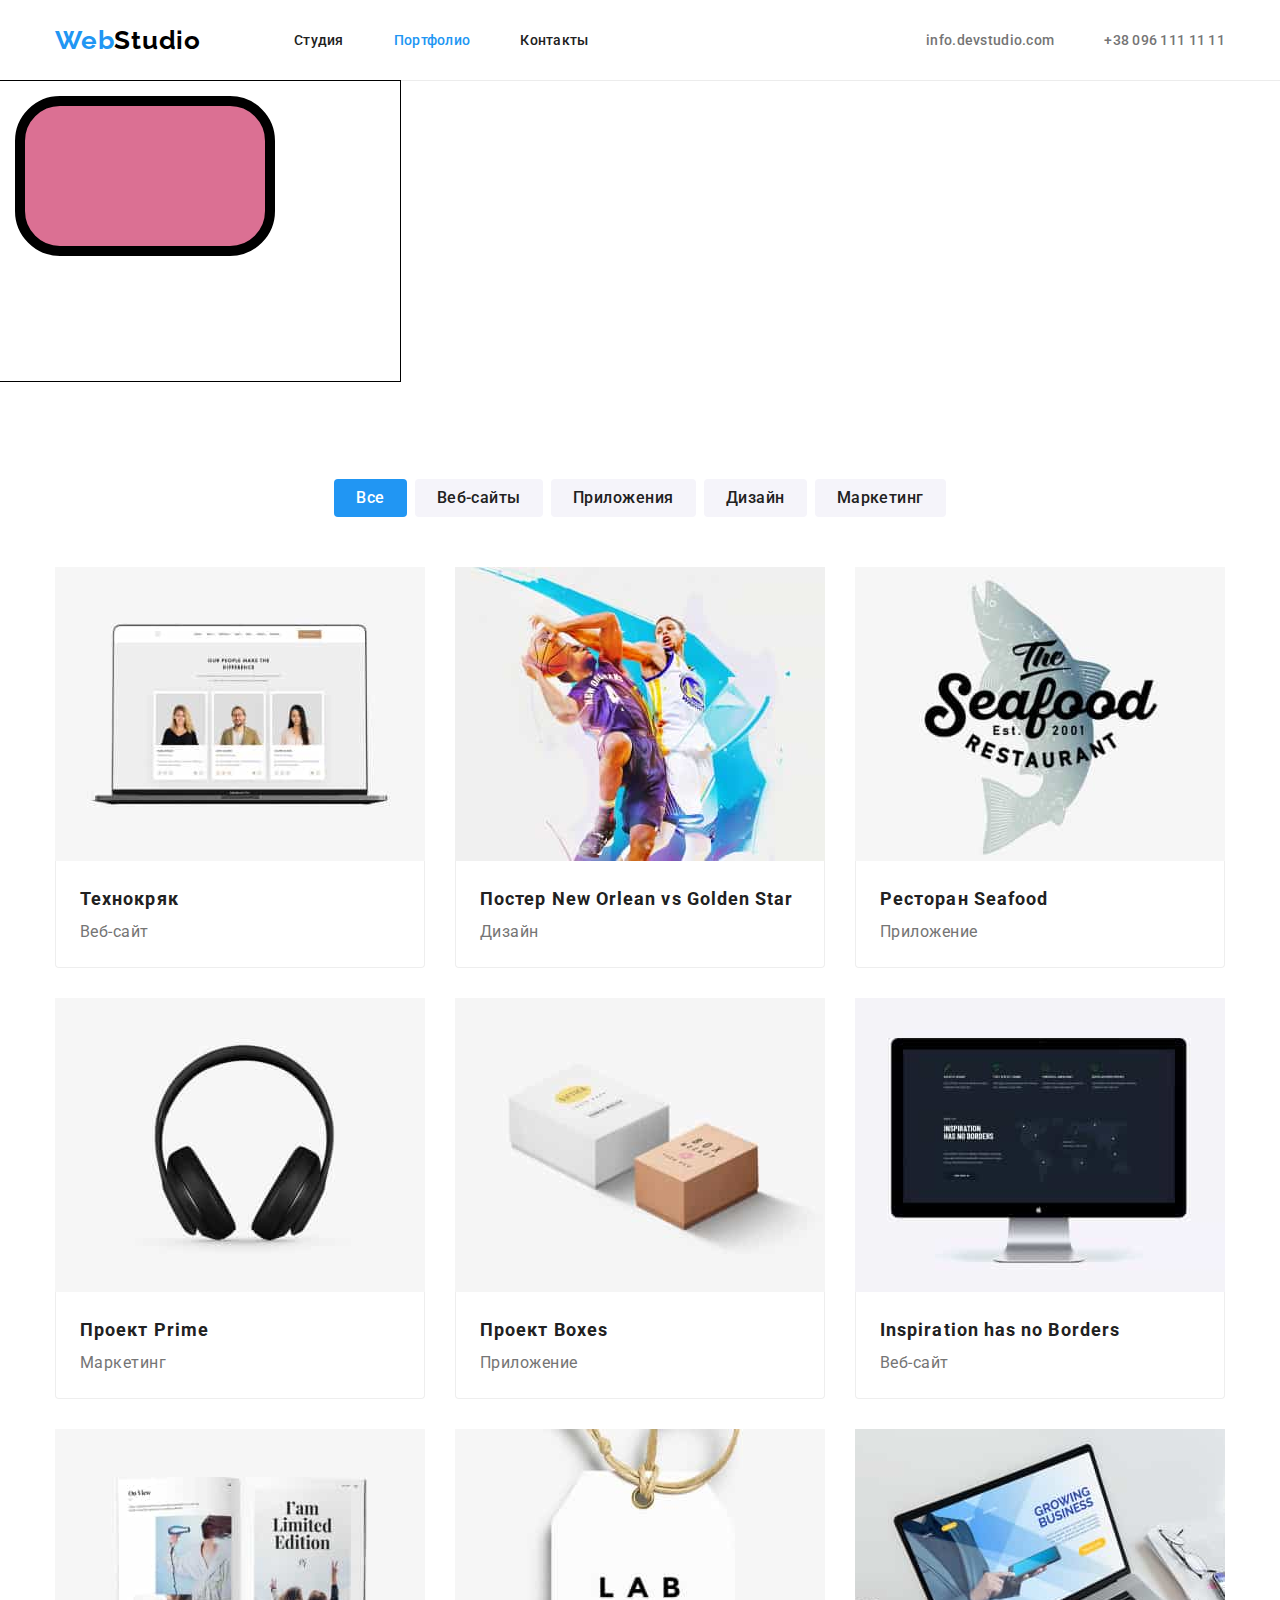
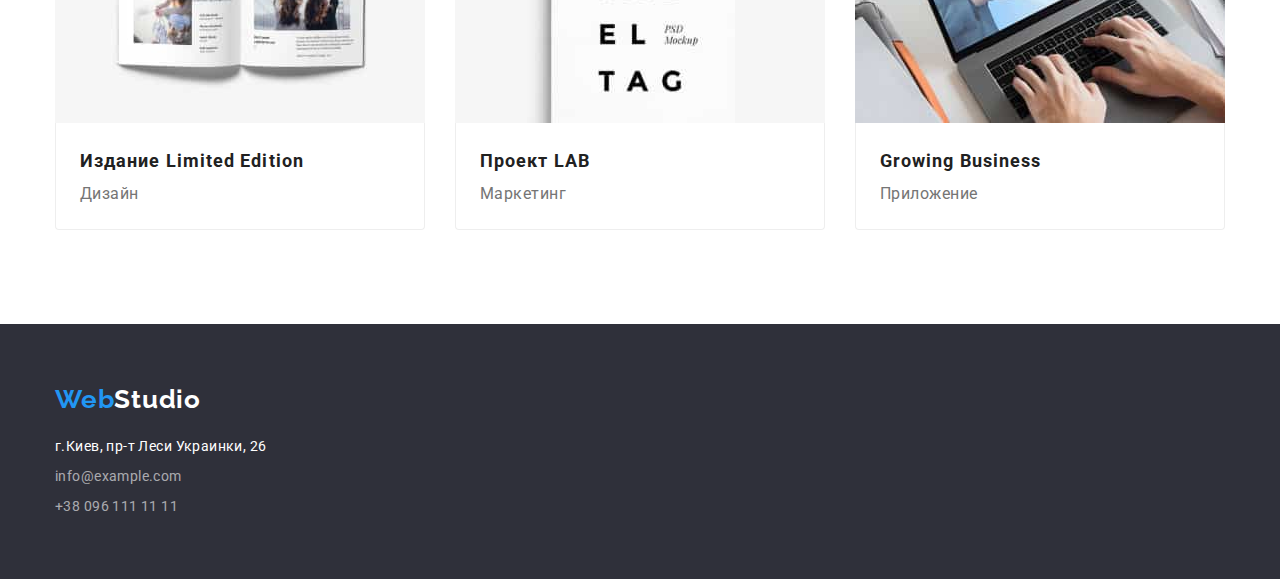
==== portfolio.html @ 2c4aef92 "копирует данные с предыдущего дз" ====
<!DOCTYPE html>
<html lang="ru">

<head>
    <meta charset="UTF-8">
    <meta http-equiv="X-UA-Compatible" content="IE=edge">
    <meta name="viewport" content="width=device-width, initial-scale=1.0">
    <title>Document</title>
    <link rel="preconnect" href="https://fonts.googleapis.com">
    <link rel="preconnect" href="https://fonts.gstatic.com" crossorigin>
    <link
        href="https://fonts.googleapis.com/css2?family=Raleway:wght@700&family=Roboto:wght@400;500;700;900&display=swap"
        rel="stylesheet">
    <link rel="stylesheet"
        href="https://cdnjs.cloudflare.com/ajax/libs/modern-normalize/1.1.0/modern-normalize.min.css">
    <link rel="stylesheet" href="./css/styles.css" />
</head>

<!--Шапка (баннер)-->

<body>
    <header class="page-header">
        <div class="container main-nav">
            <nav class="nav">
                <a href="./index.html" class="logo">
                    <span>Web</span>Studio
                </a>

                <ul class="site-nav list">
                    <li class="site-nav-item"><a class="site-nav-link" href="./index.html">Студия</a></li>
                    <li class="site-nav-item"><a class="site-nav-link current" href="./portfolio.html">Портфолио</a>
                    </li>
                    <li class="site-nav-item"><a class="site-nav-link" href="">Контакты</a></li>
                </ul>
            </nav>
            <ul class="aside list">
                <li class="aside-item"> <a href="mailto:info.devstudio.com" class="aside-link">info.devstudio.com</a>
                </li>
                <li class="aside-item"> <a href="tel:+380961111111" class="aside-link">+38 096 111 11 11</a></li>
            </ul>
        </div>
    </header>

    <!--Портфолио-->
    <main>
        <svg class="hhh" width="400" height="300" style="outline: 1px solid black;">
            <rect width="250" height="150" fill="palevioletred" stroke="black" stroke-width="10" x="20" y="20"
                rx="40" />
            <!-- Тут будет разметка фигур -->
        </svg>

        <section class="portfolio-nav section">
            <div class="container">
                <h1 class="portfolio"> Портфолио </h1>
                <ul class="portfolio-nav-list list">
                    <li class="portfolio-nav-button"><button class="portfolio-button button-all"
                            type="button">Все</button></li>
                    <li class="portfolio-nav-button"><button class="portfolio-button" type="button">Веб-сайты</button>
                    </li>
                    <li class="portfolio-nav-button"><button class="portfolio-button" type="button">Приложения</button>
                    </li>
                    <li class="portfolio-nav-button"><button class="portfolio-button" type="button">Дизайн</button></li>
                    <li class="portfolio-nav-button"><button class="portfolio-button" type="button">Маркетинг</button>
                    </li>
                </ul>

                <ul class="portfolio-list list">
                    <li class="portfolio-item">
                        <a href="#" class="portfolio-link">
                            <img src="./images/drop/img1.jpg" alt="Открытая страница сайта на ноутбуке" width="370"
                                class="images">
                            <div class="portfolio-card">
                                <h2 class="subtitle">Технокряк</h2>
                                <p class="text">Веб-сайт</p>
                            </div>
                        </a>
                    </li>
                    <li class="portfolio-item">
                        <a href="" class="portfolio-link">
                            <img src="./images/drop/img2.jpg" alt="Баскетбольные противники" width="370" class="images">
                            <div class="portfolio-card">
                                <h2 class="subtitle">Постер New Orlean vs Golden Star</h2>
                                <p class="text">Дизайн</p>
                            </div>
                        </a>
                    </li>
                    <li class="portfolio-item">
                        <a href="" class="portfolio-link">
                            <img src="./images/drop/img3.jpg" alt="Логотип рыбного ресторана, рыба на фоне названия"
                                width="370" class="images">
                            <div class="portfolio-card">
                                <h2 class="subtitle">Ресторан Seafood</h2>
                                <p class="text">Приложение</p>
                            </div>
                        </a>
                    </li>
                    <li class="portfolio-item">
                        <a href="" class="portfolio-link">
                            <img src="./images/drop/img4.jpg" alt="Наушники" width="370" class="images">
                            <div class="portfolio-card">
                                <h2 class="subtitle">Проект Prime</h2>
                                <p class="text">Маркетинг</p>
                            </div>
                        </a>
                    </li>
                    <li class="portfolio-item">
                        <a href="" class="portfolio-link">
                            <img src="./images/drop/img5.jpg" alt="Две картонные коробочки" width="370" class="images">
                            <div class="portfolio-card">
                                <h2 class="subtitle">Проект Boxes</h2>
                                <p class="text">Приложение</p>
                            </div>
                        </a>
                    </li>
                    <li class="portfolio-item">
                        <a href="" class="portfolio-link">
                            <img src="./images/drop/img6.jpg" alt="Монитор компьютера" width="370" class="images">
                            <div class="portfolio-card">
                                <h2 class="subtitle">Inspiration has no Borders</h2>
                                <p class="text">Веб-сайт</p>
                            </div>
                        </a>
                    </li>
                    <li class="portfolio-item">
                        <a href="" class="portfolio-link">
                            <img src="./images/drop/img7.jpg" alt="Открытая книга" width="370" class="images">
                            <div class="portfolio-card">
                                <h2 class="subtitle">Издание Limited Edition</h2>
                                <p class="text">Дизайн</p>
                            </div>
                        </a>
                    </li>
                    <li class="portfolio-item">
                        <a href="" class="portfolio-link">
                            <img src="./images/drop/img8.jpg" alt="Бирка" width="370" class="images">
                            <div class="portfolio-card">
                                <h2 class="subtitle">Проект LAB</h2>
                                <p class="text">Маркетинг</p>
                            </div>
                        </a>
                    </li>
                    <li class="portfolio-item">
                        <a href="" class="portfolio-link">
                            <img src="./images/drop/img9.jpg" alt="Руки человека который печатает на ноутбуке"
                                width="370" class="images">
                            <div class="portfolio-card">
                                <h2 class="subtitle">Growing Business</h2>
                                <p class="text">Приложение</p>
                            </div>
                        </a>
                    </li>
                </ul>
            </div>
        </section>
    </main>

    <!-- Футтер -->
    <footer class="footer">
        <div class="container">
            <a href="./index.html" class="logo dark">
                <span>Web</span>Studio
            </a>
            <address class="address">
                <p class="footer-address">
                    г.Киев, пр-т Леси Украинки, 26
                </p>
                <ul class="footer-list list">
                    <li class="footer-item">
                        <a href="mailto:info@example.com" class="footer-link">info@example.com</a>
                    </li>
                    <li class="footer-item">
                        <a href="tel:+380961111111" class="footer-link">+38 096 111 11 11</a>
                    </li>
                </ul>
            </address>
        </div>

    </footer>

</body>

</html>
---- css/styles.css ----
:root {
  --primary-text-color: #212121;
  --secondary-text-color: #757575;
  --accent-color: #2196f3;
  --primary-white-color: #fff;
  --portfolio-button: #f5f4fa;
  --black-color: #000;
  --background-footer-color: #2f303a;
  --portfolio-item-hover: #eee;
}

body {
  background-color: var(--primary-white-color);
  font-family: "Roboto", sans-serif;
  color: var(--primary-text-color);
}

/*Утилиты*/
.list {
  list-style: none;
  margin: 0;
}

h1,
h2,
h3,
p {
  margin-bottom: 0;
  margin-top: 0;
}

/*Хедер, шапка страницы*/
.logo > span {
  color: var(--accent-color);
}

.footer.logo {
  color: var(--primary-white-color);
}

.logo {
  display: block;
  padding-top: 24px;
  padding-bottom: 24px;

  color: var(--black-color);
  text-decoration: none;
  font-family: Raleway;
  font-style: normal;
  font-weight: bold;
  font-size: 26px;
  line-height: 1.192;
  letter-spacing: 0.03em;
}

.logo.dark {
  color: var(--primary-white-color);
  padding-top: 0;
  padding-bottom: 0;
  margin-bottom: 20px;

  /*outline: 2px solid #fff;*/
}

.site-nav-link {
  font-weight: 500;
  font-size: 14px;
  line-height: 1.143;
  letter-spacing: 0.02em;
  text-decoration: none;
  color: var(--primary-text-color);
}

.current {
  color: var(--accent-color);
}

.grey {
  background-color: var(--portfolio-button);
}

.aside-link {
  text-decoration: none;
  letter-spacing: 0.02em;
  font-weight: 500;
  font-size: 14px;
  line-height: 1.143;
  letter-spacing: 0.02em;
  color: var(--secondary-text-color);
}

.site-nav-link:hover,
.site-nav-link:focus,
.aside-link:hover,
.aside-link:focus,
.footer-link:focus,
.footer-link:hover {
  color: var(--accent-color);
}

.container {
  padding: 0 15px;
  width: 1200px;
  margin-right: auto;
  margin-left: auto;
}

.main-nav {
  display: flex;
  align-items: center;
}

.site-nav {
  display: flex;
  margin-left: 93px;
  padding-left: 0;
}

.nav {
  display: flex;
  align-items: center;
}

.site-nav-item {
  margin: 0;
}

.site-nav-item:not(:last-child) {
  margin-right: 50px;
}

.site-nav-link {
  display: block;
  padding-top: 32px;
  padding-bottom: 32px;
}

.aside {
  display: flex;
  margin-left: auto;
}

.aside-link {
  padding-top: 32px;
  padding-bottom: 32px;
}

.aside-item + .aside-item {
  margin-left: 50px;
}

.page-header {
  border-bottom: 1px solid #ececec;
}

/*Портфолио*/

.portfolio {
  position: absolute;
  width: 1px;
  height: 1px;
  margin: -1px;
  border: 0;
  padding: 0;
  white-space: nowrap;
  clip-path: inset(100%);
  clip: rect(0 0 0 0);
  overflow: hidden;
}

.portfolio-list {
  display: flex;
  flex-wrap: wrap;
  list-style: none;
  margin: 0;
  padding: 0;
  margin-left: -30px;
  margin-top: -30px;
}

.portfolio-item {
  /*outline: 2px solid blueviolet;*/

  flex-basis: calc(100% / 3 - 30px);
  margin-left: 30px;
  margin-top: 30px;
}

.portfolio-nav-button > button:hover,
.portfolio-nav-button > button:focus {
  color: var(--primary-white-color);
  background-color: var(--accent-color);
  cursor: pointer;
}
.portfolio-nav-button:not(:last-child) {
  margin-right: 8px;
}

.portfolio-nav-list {
  display: flex;
  padding-left: 0;
  margin-bottom: 50px;
  justify-content: center;
}

.portfolio-button {
  border-radius: 4px;
  /*border-color: transparent;*/
  border: none;
  margin: 0;
  padding: 6px 22px;

  font-family: inherit;
  font-weight: 500;
  font-size: 16px;
  line-height: 1.625;
  color: var(--primary-text-color);
  background-color: var(--portfolio-button);
  letter-spacing: 0.03em;
}

.portfolio-card {
  border-right: 1px solid var(--portfolio-item-hover);
  border-bottom: 1px solid var(--portfolio-item-hover);
  border-left: 1px solid var(--portfolio-item-hover);
  padding: 20px 24px;
  border-radius: 0 0 4px 4px;
}
.button-all {
  background-color: var(--accent-color);
  color: var(--primary-white-color);
}

.portfolio-item:focus,
.portfolio-item:hover {
  background-color: var(--portfolio-item-hover);
}

.subtitle {
  color: var(--primary-text-color);
  font-weight: bold;
  font-size: 18px;
  line-height: 2;
  letter-spacing: 0.06em;
}

.text {
  color: var(--secondary-text-color);
  font-weight: normal;
  font-size: 16px;
  line-height: 1.875;
  letter-spacing: 0.03em;
}
.portfolio-link {
  text-decoration: none;
}
.button {
  border-radius: 4px;
  border-color: transparent;
  width: 200px;
  height: 50px;
  padding: 0;

  font-family: inherit;
  font-weight: 500;
  font-size: 16px;
  line-height: 1.625;
  background-color: var(--portfolio-button);
  color: var(--primary-text-color);
  letter-spacing: 0.06em;
}

/*Футтер*/

.footer {
  padding-top: 60px;
  padding-bottom: 60px;

  background: var(--background-footer-color);
}

.footer-link {
  color: rgba(255, 255, 255, 0.6);
  font-weight: normal;
  font-size: 14px;
  line-height: 1.714;
  text-decoration: none;
  font-style: normal;
  letter-spacing: 0.03em;
}
.footer-address {
  color: var(--primary-white-color);
  font-weight: normal;
  font-size: 14px;
  line-height: 1.714;
  text-decoration: none;
  font-style: normal;
  letter-spacing: 0.03em;
  margin-bottom: 6px;
}

.footer-list {
  justify-content: left;
  padding-left: 0;
}

.footer-item:not(:last-child) {
  margin-bottom: 6px;
}

/*Главная страница*/
.title {
  font-weight: 900;
  font-size: 44px;
  line-height: 1.364;
  color: var(--primary-white-color);
  text-transform: uppercase;
  letter-spacing: 0.06em;
}
.banner {
  background: wheat;
  background: var(--background-footer-color);
  text-align: center;
}
.features-subtitle {
  margin: 0 0 10px 0;

  color: var(--primary-text-color);
  font-style: normal;
  font-weight: bold;
  font-size: 14px;
  line-height: 1.143;
  text-transform: uppercase;
  letter-spacing: 0.03em;
}
.features-text {
  margin: 0;

  color: var(--secondary-text-color);
  font-weight: normal;
  font-size: 14px;
  line-height: 1.714;
  letter-spacing: 0.03em;
}
.features-list {
  display: flex;
}

.features-item {
  width: 270px;
  text-align: left;
}
.features-item:not(:last-child) {
  margin-right: 30px;
}

.subject {
  text-align: center;

   color: var(--primary-text-color);

  font-style: normal;
  font-weight: bold;
  font-size: 36px;
  line-height: 1.167;
  letter-spacing: 0.03em;
}

.subject-list {
  display: flex;
  padding-left: 0;
}

.our-team-name {
  text-align: center;
  margin-bottom: 10px;

  font-weight: 500;
  font-size: 16px;
  line-height: 1.188;
  letter-spacing: 0.03em;
  color: var(--primary-text-color);
}

.our-team-text {
  text-align: center;

  font-weight: normal;
  font-size: 16px;
  line-height: 1.188;
  letter-spacing: 0.03em;
  color: var(--secondary-text-color);
}

.our-team-list {
  display: flex;
  padding-left: 0;
}

.our-team-item {
  padding-bottom: 30px;
  background-color: var(--primary-white-color);

  width: 270px;
  border-radius: 0 0 4px 4px;
}

.our-team-item:not(:last-child) {
  margin-right: 30px;
}


.banner > button {
  font-style: normal;
  font-weight: bold;
  font-size: 16px;
  line-height: 1.875;
  letter-spacing: 0.06em;
  color: var(--primary-white-color);
  background-color: #188ce8;
}

.banner > button:focus,
.banner > button:hover {
  color: var(--primary-white-color);
  cursor: pointer;
  background-color: var(--accent-color);
}

.banner {
  padding-top: 200px;
  padding-bottom: 200px;
}

.subject {
  margin-bottom: 50px;
}

.subject-item {
  width: 370px;
  height: 294px;
}
.subject-item:not(:last-child) {
  margin-right: 30px;
}

.section {
  padding-top: 94px;
  padding-bottom: 94px;
}

.works-section {
  padding-top: 0;
}

.images {
    display: block;
    max-width: 100%;
    height: auto;
}


.hhh {
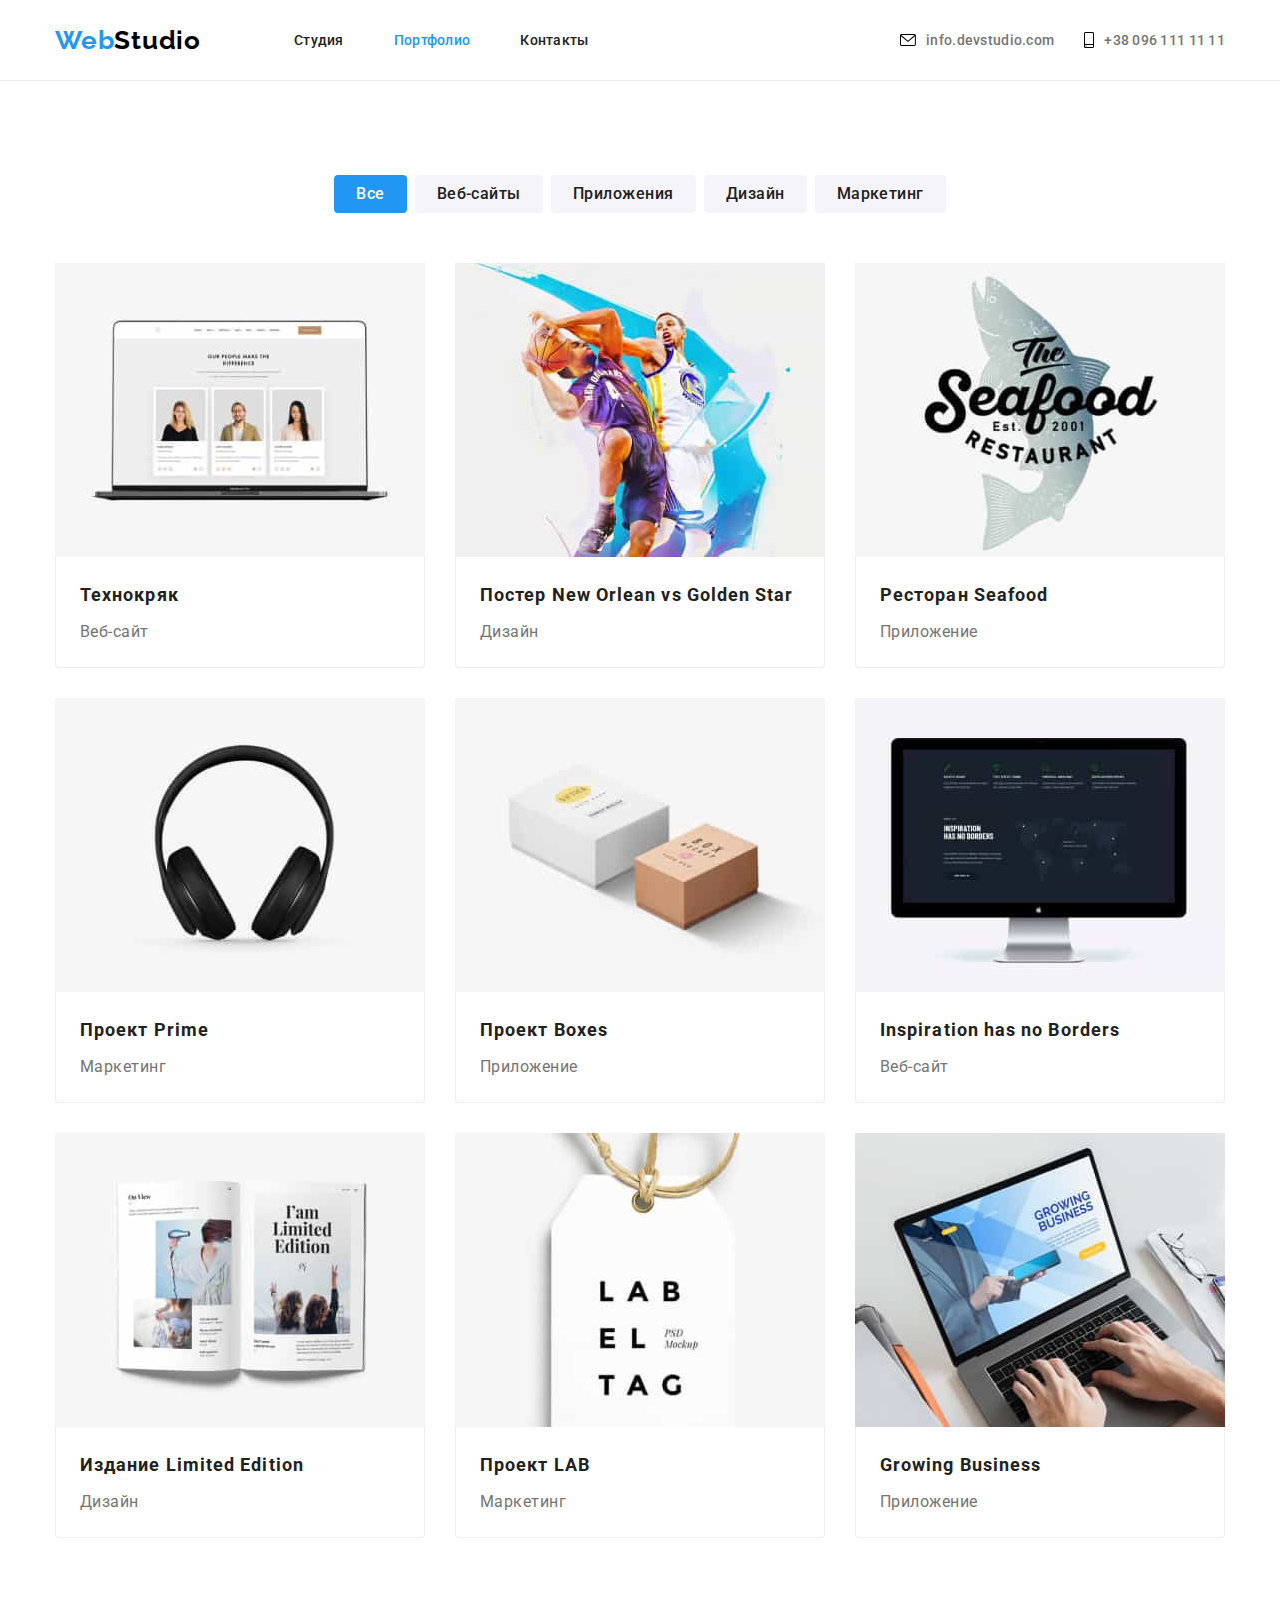
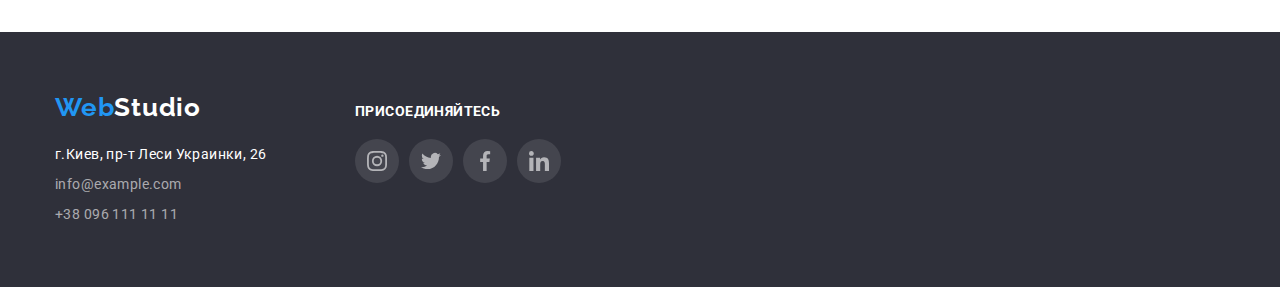
==== commit 105cd024: "Выполняет условия ДЗ 4" ====
--- a/portfolio.html
+++ b/portfolio.html
@@ -25,29 +25,40 @@
                 <a href="./index.html" class="logo">
                     <span>Web</span>Studio
                 </a>
-
+    
                 <ul class="site-nav list">
                     <li class="site-nav-item"><a class="site-nav-link" href="./index.html">Студия</a></li>
-                    <li class="site-nav-item"><a class="site-nav-link current" href="./portfolio.html">Портфолио</a>
-                    </li>
+                    <li class="site-nav-item"><a class="site-nav-link current" href="./portfolio.html">Портфолио</a></li>
                     <li class="site-nav-item"><a class="site-nav-link" href="">Контакты</a></li>
                 </ul>
             </nav>
+    
             <ul class="aside list">
-                <li class="aside-item"> <a href="mailto:info.devstudio.com" class="aside-link">info.devstudio.com</a>
+                <li class="aside-item">
+    
+                    <a href="mailto:info.devstudio.com" class="aside-link">
+                        <svg class="email">
+                            <use href="./images/symbol-defs.svg#icon-envelope"></use>
+                        </svg>
+                        info.devstudio.com</a>
+    
                 </li>
-                <li class="aside-item"> <a href="tel:+380961111111" class="aside-link">+38 096 111 11 11</a></li>
+                <li class="aside-item">
+    
+                    <a href="tel:+380961111111" class="aside-link">
+                        <svg class="phone">
+                            <use href="./images/symbol-defs.svg#icon-smartphone"></use>
+                        </svg>
+                        +38 096 111 11 11
+                    </a>
+    
+                </li>
             </ul>
         </div>
     </header>
 
     <!--Портфолио-->
     <main>
-        <svg class="hhh" width="400" height="300" style="outline: 1px solid black;">
-            <rect width="250" height="150" fill="palevioletred" stroke="black" stroke-width="10" x="20" y="20"
-                rx="40" />
-            <!-- Тут будет разметка фигур -->
-        </svg>
 
         <section class="portfolio-nav section">
             <div class="container">
@@ -156,25 +167,61 @@
 
     <!-- Футтер -->
     <footer class="footer">
-        <div class="container">
-            <a href="./index.html" class="logo dark">
-                <span>Web</span>Studio
-            </a>
-            <address class="address">
-                <p class="footer-address">
-                    г.Киев, пр-т Леси Украинки, 26
-                </p>
-                <ul class="footer-list list">
-                    <li class="footer-item">
-                        <a href="mailto:info@example.com" class="footer-link">info@example.com</a>
-                    </li>
-                    <li class="footer-item">
-                        <a href="tel:+380961111111" class="footer-link">+38 096 111 11 11</a>
-                    </li>
-                </ul>
-            </address>
+        <div class="container footer-box">
+            <div class="contacts">
+                <a href="./index.html" class="logo dark">
+                    <span>Web</span>Studio
+                </a>
+                <address class="address">
+                    <p class="footer-address">
+                        г.Киев, пр-т Леси Украинки, 26
+                    </p>
+                    <ul class="footer-list list">
+                        <li class="footer-item">
+                            <a href="mailto:info@example.com" class="footer-link">info@example.com</a>
+                        </li>
+                        <li class="footer-item">
+                            <a href="tel:+380961111111" class="footer-link">+38 096 111 11 11</a>
+                        </li>
+                    </ul>
+                </address>
+            </div>
+    
+            <div class="join">
+                <h3 class="join-subtitle">Присоединяйтесь</h3>
+                <ul class="footer-social-list">
+                    <li class="footer-social-item">
+                        <a href="" class="footer-social-link">
+                            <svg class="footer-social-icon">
+                                <use href="./images/symbol-defs.svg#icon-instagram"> </use>
+                            </svg>
+                        </a>
+                    </li>
+                    <li class="footer-social-item">
+                        <a href="" class="footer-social-link">
+                            <svg class="footer-social-icon">
+                                <use href="./images/symbol-defs.svg#icon-twitter"> </use>
+                            </svg>
+                        </a>
+                    </li>
+                    <li class="footer-social-item">
+                        <a href="" class="footer-social-link">
+                            <svg class="footer-social-icon">
+                                <use href="./images/symbol-defs.svg#icon-facebook"> </use>
+                            </svg>
+                        </a>
+                    </li>
+                    <li class="footer-social-item">
+                        <a href="" class="footer-social-link">
+                            <svg class="footer-social-icon">
+                                <use href="./images/symbol-defs.svg#icon-linkedin"> </use>
+                            </svg>
+                        </a>
+                    </li>
+                </ul>
+            </div>
         </div>
-
+    
     </footer>
 
 </body>
--- a/css/styles.css
+++ b/css/styles.css
@@ -7,6 +7,7 @@
   --black-color: #000;
   --background-footer-color: #2f303a;
   --portfolio-item-hover: #eee;
+  --social: #afb1b8;
 }
 
 body {
@@ -29,7 +30,7 @@
   margin-top: 0;
 }
 
-/*Хедер, шапка страницы*/
+/*****************Хедер, шапка страницы******************/
 .logo > span {
   color: var(--accent-color);
 }
@@ -80,6 +81,8 @@
 }
 
 .aside-link {
+  display: flex;
+  align-items: center;
   text-decoration: none;
   letter-spacing: 0.02em;
   font-weight: 500;
@@ -138,6 +141,7 @@
 .aside {
   display: flex;
   margin-left: auto;
+  padding-left: 0;
 }
 
 .aside-link {
@@ -145,15 +149,31 @@
   padding-bottom: 32px;
 }
 
+.aside-link:hover svg {
+  fill: var(--accent-color);
+}
+
 .aside-item + .aside-item {
-  margin-left: 50px;
+  margin-left: 30px;
 }
 
 .page-header {
   border-bottom: 1px solid #ececec;
 }
 
-/*Портфолио*/
+.email {
+  width: 16px;
+  height: 12px;
+  margin-right: 10px;
+}
+
+.phone {
+  width: 10px;
+  height: 16px;
+  margin-right: 10px;
+}
+
+/***************Портфолио****************/
 
 .portfolio {
   position: absolute;
@@ -191,6 +211,7 @@
   color: var(--primary-white-color);
   background-color: var(--accent-color);
   cursor: pointer;
+  box-shadow: rgba(0, 0, 0, 0, 25);
 }
 .portfolio-nav-button:not(:last-child) {
   margin-right: 8px;
@@ -204,6 +225,7 @@
 }
 
 .portfolio-button {
+  display: block;
   border-radius: 4px;
   /*border-color: transparent;*/
   border: none;
@@ -233,7 +255,9 @@
 
 .portfolio-item:focus,
 .portfolio-item:hover {
-  background-color: var(--portfolio-item-hover);
+  background-color: var(--primary-white-color);
+  box-shadow: 0px 1px 1px rgba(0, 0, 0, 0.12), 0px 4px 4px rgba(0, 0, 0, 0.06),
+    1px 4px 6px rgba(0, 0, 0, 0.16);
 }
 
 .subtitle {
@@ -242,6 +266,7 @@
   font-size: 18px;
   line-height: 2;
   letter-spacing: 0.06em;
+  margin-bottom: 4px;
 }
 
 .text {
@@ -270,7 +295,13 @@
   letter-spacing: 0.06em;
 }
 
-/*Футтер*/
+.images {
+  display: block;
+  width: 100%;
+  height: auto;
+}
+
+/**************Футтер***********************/
 
 .footer {
   padding-top: 60px;
@@ -308,7 +339,77 @@
   margin-bottom: 6px;
 }
 
-/*Главная страница*/
+.join {
+  display: block;
+  width: 206px;
+  height: 80px;
+  justify-content: center;
+  margin-left: 70px;
+}
+
+.join-subtitle {
+  font-family: inherit;
+  font-weight: bold;
+  font-size: 14px;
+  line-height: 1.143;
+  letter-spacing: 0.03em;
+  text-transform: uppercase;
+  color: var(--primary-white-color);
+  margin-bottom: 20px;
+}
+
+.footer-social-link {
+  display: flex;
+  width: 44px;
+  height: 44px;
+  border-radius: 50%;
+  justify-content: center;
+  align-items: center;
+  background-color: rgba(255, 255, 255, 0.1);
+}
+
+.footer-social-link:hover svg,
+.footer-social-link:focus svg {
+  fill: var(--primary-white-color);
+}
+.footer-social-link:hover,
+.footer-social-link:focus {
+  background-color: var(--accent-color);
+}
+
+.footer-social-list {
+  display: flex;
+  padding-left: 0;
+  margin: 0;
+}
+
+.footer-social-item:not(:last-child) {
+  margin-right: 10px;
+}
+
+.footer-social-icon {
+  /*display: block;*/
+  width: 20px;
+  height: 20px;
+  fill: rgba(255, 255, 255, 0.6);
+}
+
+.footer-social-item {
+  display: flex;
+  list-style: none;
+  height: auto;
+}
+
+.footer-box {
+  display: flex;
+  align-items: baseline;
+}
+
+.contacts {
+  min-width: 230px;
+}
+
+/***************Главная страница****************/
 .title {
   font-weight: 900;
   font-size: 44px;
@@ -318,9 +419,18 @@
   letter-spacing: 0.06em;
 }
 .banner {
-  background: wheat;
   background: var(--background-footer-color);
   text-align: center;
+  max-width: 1600px;
+  margin-right: auto;
+  margin-left: auto;
+  background-image: linear-gradient(
+      rgba(47, 48, 58, 0.4),
+      rgba(47, 48, 58, 0.4)
+    ),
+    url(../images/img10.jpg);
+  background-size: cover;
+  background-repeat: no-repeat;
 }
 .features-subtitle {
   margin: 0 0 10px 0;
@@ -357,7 +467,7 @@
 .subject {
   text-align: center;
 
-   color: var(--primary-text-color);
+  color: var(--primary-text-color);
 
   font-style: normal;
   font-weight: bold;
@@ -371,6 +481,8 @@
   padding-left: 0;
 }
 
+/************Наша команда************/
+
 .our-team-name {
   text-align: center;
   margin-bottom: 10px;
@@ -390,6 +502,7 @@
   line-height: 1.188;
   letter-spacing: 0.03em;
   color: var(--secondary-text-color);
+  margin-bottom: 16px;
 }
 
 .our-team-list {
@@ -402,6 +515,8 @@
   background-color: var(--primary-white-color);
 
   width: 270px;
+  box-shadow: 0px 1px 3px rgba(0, 0, 0, 0.12), 0px 1px 1px rgba(0, 0, 0, 0.14),
+    0px 2px 1px rgba(0, 0, 0, 0.2);
   border-radius: 0 0 4px 4px;
 }
 
@@ -409,7 +524,71 @@
   margin-right: 30px;
 }
 
-
+.images-team {
+  display: block;
+  max-width: 100%;
+  height: auto;
+  margin-bottom: 30px;
+}
+
+.social {
+  display: flex;
+  width: 206px;
+  height: 44px;
+  margin-left: 32px;
+  margin-right: 32px;
+  fill: var(--social);
+}
+
+.social-link {
+  display: flex;
+  width: 44px;
+  height: 44px;
+  border-radius: 50%;
+  background-color: var(--primary-white-color);
+  align-items: center;
+  justify-content: center;
+}
+
+.social-list {
+  display: flex;
+  list-style-type: none;
+  padding: 0;
+  justify-content: center;
+}
+
+.social-item:not(:last-child) {
+  margin-right: 10px;
+}
+
+.social-icon {
+  width: 20px;
+  height: 20px;
+  fill: var(--social);
+}
+
+/*.social-icon:hover,
+.social-icon:focus {
+  fill: var(--primary-white-color);
+}*/
+
+.social-link:hover svg,
+.social-link:focus svg {
+  fill: var(--primary-white-color);
+  cursor: pointer;
+}
+
+.social-link:hover,
+.social-link:focus {
+  background-color: var(--accent-color);
+}
+
+.social-item {
+  display: flex;
+  height: auto;
+}
+
+/* *************Кнопка баннера ********************/
 .banner > button {
   font-style: normal;
   font-weight: bold;
@@ -453,12 +632,66 @@
   padding-top: 0;
 }
 
-.images {
-    display: block;
-    max-width: 100%;
-    height: auto;
-}
-
-
-.hhh {
-  +.features-icon {
+  display: flex;
+  text-align: center;
+  list-style: none;
+  padding: 25px 100px;
+  margin-bottom: 30px;
+
+  width: 270px;
+  height: 120px;
+  background: var(--portfolio-button);
+  border-radius: 4px;
+}
+
+/******************* Наши клиенты *********************/
+.icons {
+  /* width: 70px;
+  height: 70px;*/
+  text-align: center;
+}
+
+.clients-list {
+  display: flex;
+  list-style-type: none;
+  padding: 0;
+  justify-content: center;
+}
+
+.clients-logo {
+  fill: var(--social);
+  width: 106px;
+  height: 60px;
+}
+
+.clients-link {
+  display: flex;
+  justify-content: center;
+  align-items: center;
+  width: 170px;
+  height: 92px;
+
+  border: 1px solid var(--social);
+  border-radius: 4px;
+  cursor: pointer;
+}
+
+.clients-item:not(:last-child) {
+  margin-right: 30px;
+}
+
+.clients-item {
+  border-color: var(--social);
+}
+
+.clients-link:hover svg,
+.clients-link:focus svg {
+  fill: var(--accent-color);
+}
+
+.clients-link:hover,
+.clients-link:focus {
+  border-color: var(--accent-color);
+  cursor: pointer;
+}
